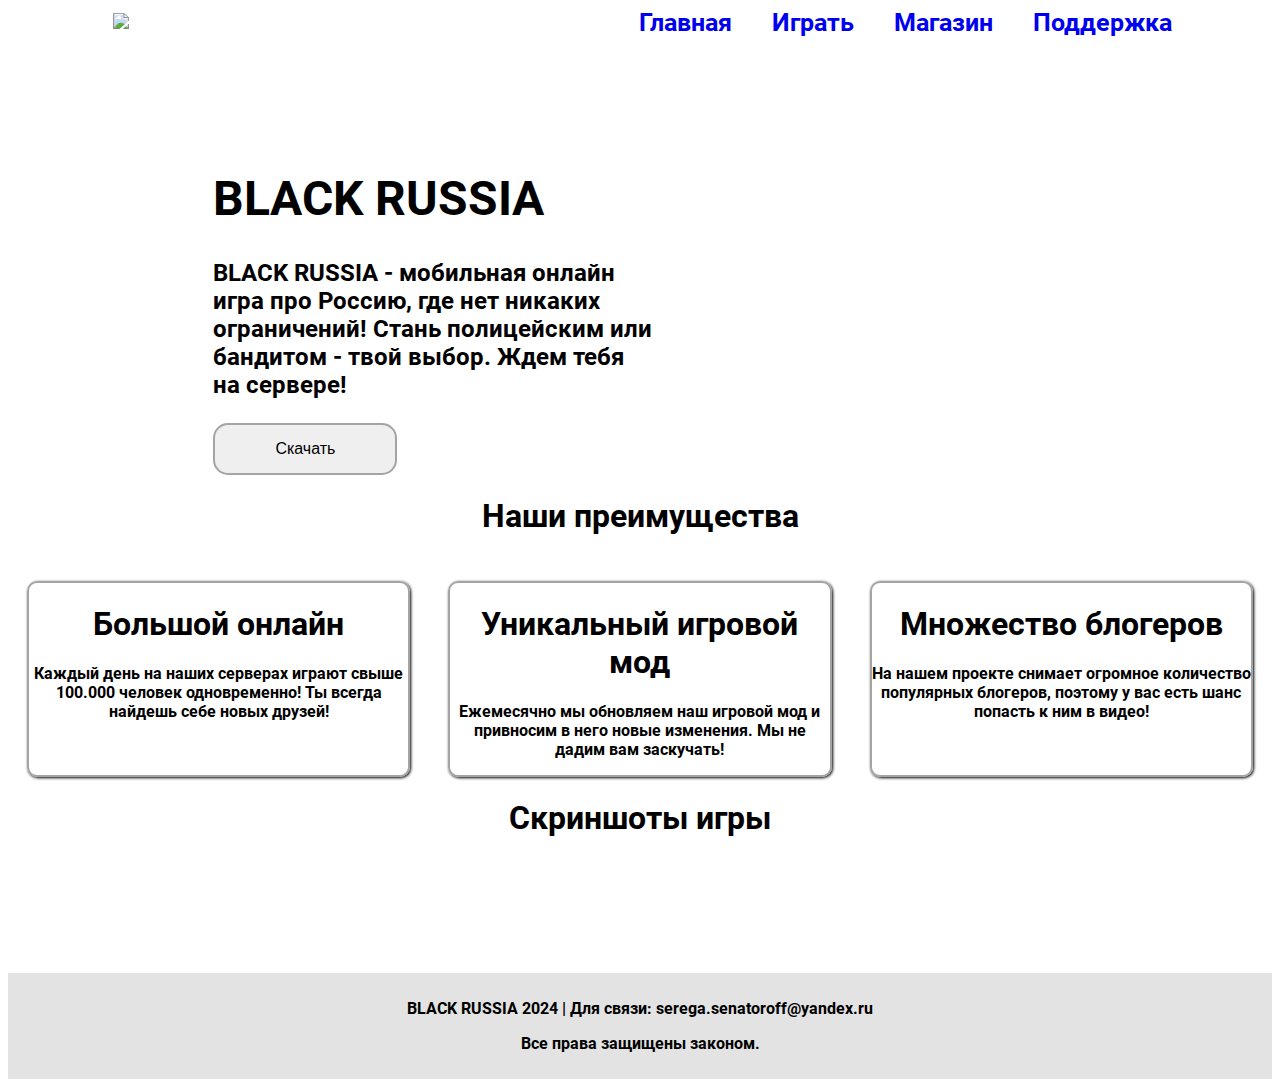
==== main.html @ 22393afe "test" ====
<!DOCTYPE html>
<html lang="en">
<head>
    <meta charset="UTF-8">
    <meta name="viewport" content="width=device-width, initial-scale=1.0">
    <title>Document</title>
    <link rel="stylesheet" href="styles2.css">
</head>
<body>
    <header>
        <div class="logo">
            <img src="https://psv4.userapi.com/c237031/u278482592/docs/d50/81c2ae39292c/brlogo.png?extra=SxdNZD380hq2OESfvg8TYpiIP0rlXkKTnXN13XxeQkqRcV_4fLzXqumf06WgymujgC2je93LWc2ciZAI05uRfD7TPinx5O0iyUfPuF1_LCyDfVS-y-W-A4TCVI74NMu0UHPWNSHFVMjKpaP263UEPFS5wA" width="100">
        </div>
        <div class="menu">
            <ul>
                <li><a href="main.html">Главная</a></li>
                <li><a href="play.html">Играть</a></li>
                <li><a href="shop.html">Магазин</a></li>
                <li><a href="tp.html">Поддержка</a></li>
            </ul>
        </div>
        </header>
       
        <div class="first">
          <div class="first-text">
            <h1>BLACK RUSSIA</h1>
            <p><strong>BLACK RUSSIA - </strong> мобильная онлайн игра про Россию, где нет никаких ограничений! Стань полицейским
            или бандитом - твой выбор. Ждем тебя на сервере!</p>
            <div class="downbut">
              <button>Скачать</button>
            </div>
          </div>
          <div class="img-niko">
            <img src="https://psv4.userapi.com/c909228/u278482592/docs/d53/9d255f19ad63/backtemp.png?extra=7L3Rt3wJ1i6Q9PrhWHxo72a5ALqdalPMKc7MvyA3z6OBu6mt90m-Jef_L7soKzP9C8JS44_0bjmjzcwg_WEH_ARXSiRRPhsKjZmIudyi0_Rq5UuDsCop3pQv-aYtqp7t63cAnnFcfRYu2kRdWPmFxoujAA" alt="">
          </div>
        </div>

        <div class="opport">
          <h1>Наши преимущества</h1>
        </div>

        <div class="block">
          <div class="text-block">
            <h1>Большой онлайн</h1>
            <p>Каждый день на наших серверах играют свыше 100.000 человек одновременно! Ты всегда найдешь себе новых друзей!</p>
          </div>
          <div class="text-block">
            <h1>Уникальный игровой мод</h1>
            <p>Ежемесячно мы обновляем наш игровой мод и привносим в него новые изменения. Мы не дадим вам заскучать!</p>
          </div>
          <div class="text-block">
            <h1>Множество блогеров</h1>
            <p>На нашем проекте снимает огромное количество популярных блогеров, поэтому у вас есть шанс попасть к ним в видео!</p>
          </div>
        </div>
        
        <div class="opport">
          <h1>Скриншоты игры</h1>
        </div>
        <div class="block-screens">
          <div class="screens">
            <img src="https://sun2-18.userapi.com/impg/tEWbuNLnqwndU2Wcq1fSLMRWwLITneAkc0HWVg/MjYYu1ApZD8.jpg?size=1920x1080&quality=95&sign=e10088fa5b3e26f449e70f5de324027b&type=album" alt="">
            <img src="https://sun6-23.userapi.com/impg/7ojV9h8Oh1iYgu51JH7Qph0FWZxg-83THdYAeA/IHryroeogl0.jpg?size=2400x1080&quality=95&sign=e504f37db60f228faccf7e21fc5fab84&type=album" alt="">
          </div>
        </div>

        <footer>
          <p>BLACK RUSSIA 2024 | Для связи: serega.senatoroff@yandex.ru</p>
          <p>Все права защищены законом.</p>
      </footer>
</body>
</html>
---- styles2.css ----
/* подключение новых шрифтов, уточнить правильно ли это, потому что хуйня полная обьективно */
@font-face {
  font-family: 'Roboto';
  src: url('fonts/Roboto-Bold.ttf') format('truetype');
}

header { /* хедер */
    display: flex;
    justify-content: space-around;
    align-items: center;
    background-color: #ffffff;
    padding: 5px;
}

footer { /* футер */
  font-family: Roboto;
  background-color: #e3e3e3;
  padding: 10px;
  text-align: center;
}

/* стиль для меню хедера*/
.menu { 
    flex-grow: 1;
}

.menu ul { 
    font-family: Roboto;
    display: flex;
    margin: 0;
    padding: 0;
    font-size: 25px;
    line-height: 18px;
    list-style: none;
}

.menu li {
    margin-right: 20px;
  }
  .menu li:last-child {
    margin-right: 0;
  }
  .menu a {
    text-decoration: none;
    padding: 8px 10px;
  }

  .menu a:visited { 
    color: inherit; /* сохраняем цвет, чтобы ссылка не была синей */
  }

.logo {
    margin-right: 500px;
    margin-left: 100px;
}

/* текст основной слева от картинки, разделен на блоки */
.first {
  display: flex;
  justify-content: space-around;
}

.first-text {
  font-family: Roboto;
  font-size: x-large;
  max-width: 35%;
  margin-top: 100px;
}

/* кнопка скачать */
.downbut button {
  display: flex;
  padding: 15px 60px;
  font-size: 16px;
  border: 2px solid #a4a4a4;
  border-radius: 15px;
}

/* hover - событие, когда наводится на кнопку */
.downbut button:hover {
  background-color: #e3e3e3;
}

/* текст Наши преимущества и другие заголовки перед блоками */
.opport {
  display: flex;
  justify-content: center;
  font-family: Roboto;
  margin-bottom: 25px;
}

/* Контейнер для контейнеров текста преимуществ */
.block {
  display: flex;
  justify-content: space-around;
  text-align: center;
}

/* скриншоты, оставил сверху вниз, во второй лабе придется поменять на карусельку, НЕ ЗАБЫТЬ! */
.block-screens {
  display: flex;
  justify-content: center;
  align-items: center;
}

.screens img {
  max-width: 50%;
  display: block;
  margin: 30px auto;
}

/* контейнер текста преимуществ */
.text-block {
  font-family: Roboto;
  max-width: 30%;
  border: 2px solid #a4a4a4;
  border-radius: 10px;
  box-shadow: 1px 1px 3px;
}



/* ТУТ ПОШЛИ КОНТЕЙНЕРЫ ДЛЯ play.html */

.main-text {
  display: flex;
  justify-content: center;
  font-family: Roboto;
}

.block-os {
  font-family: Roboto;
  max-width: 30%;
  border: 2px solid #a4a4a4;
  border-radius: 10px;
  box-shadow: 1px 1px 3px;
  list-style: none;
}
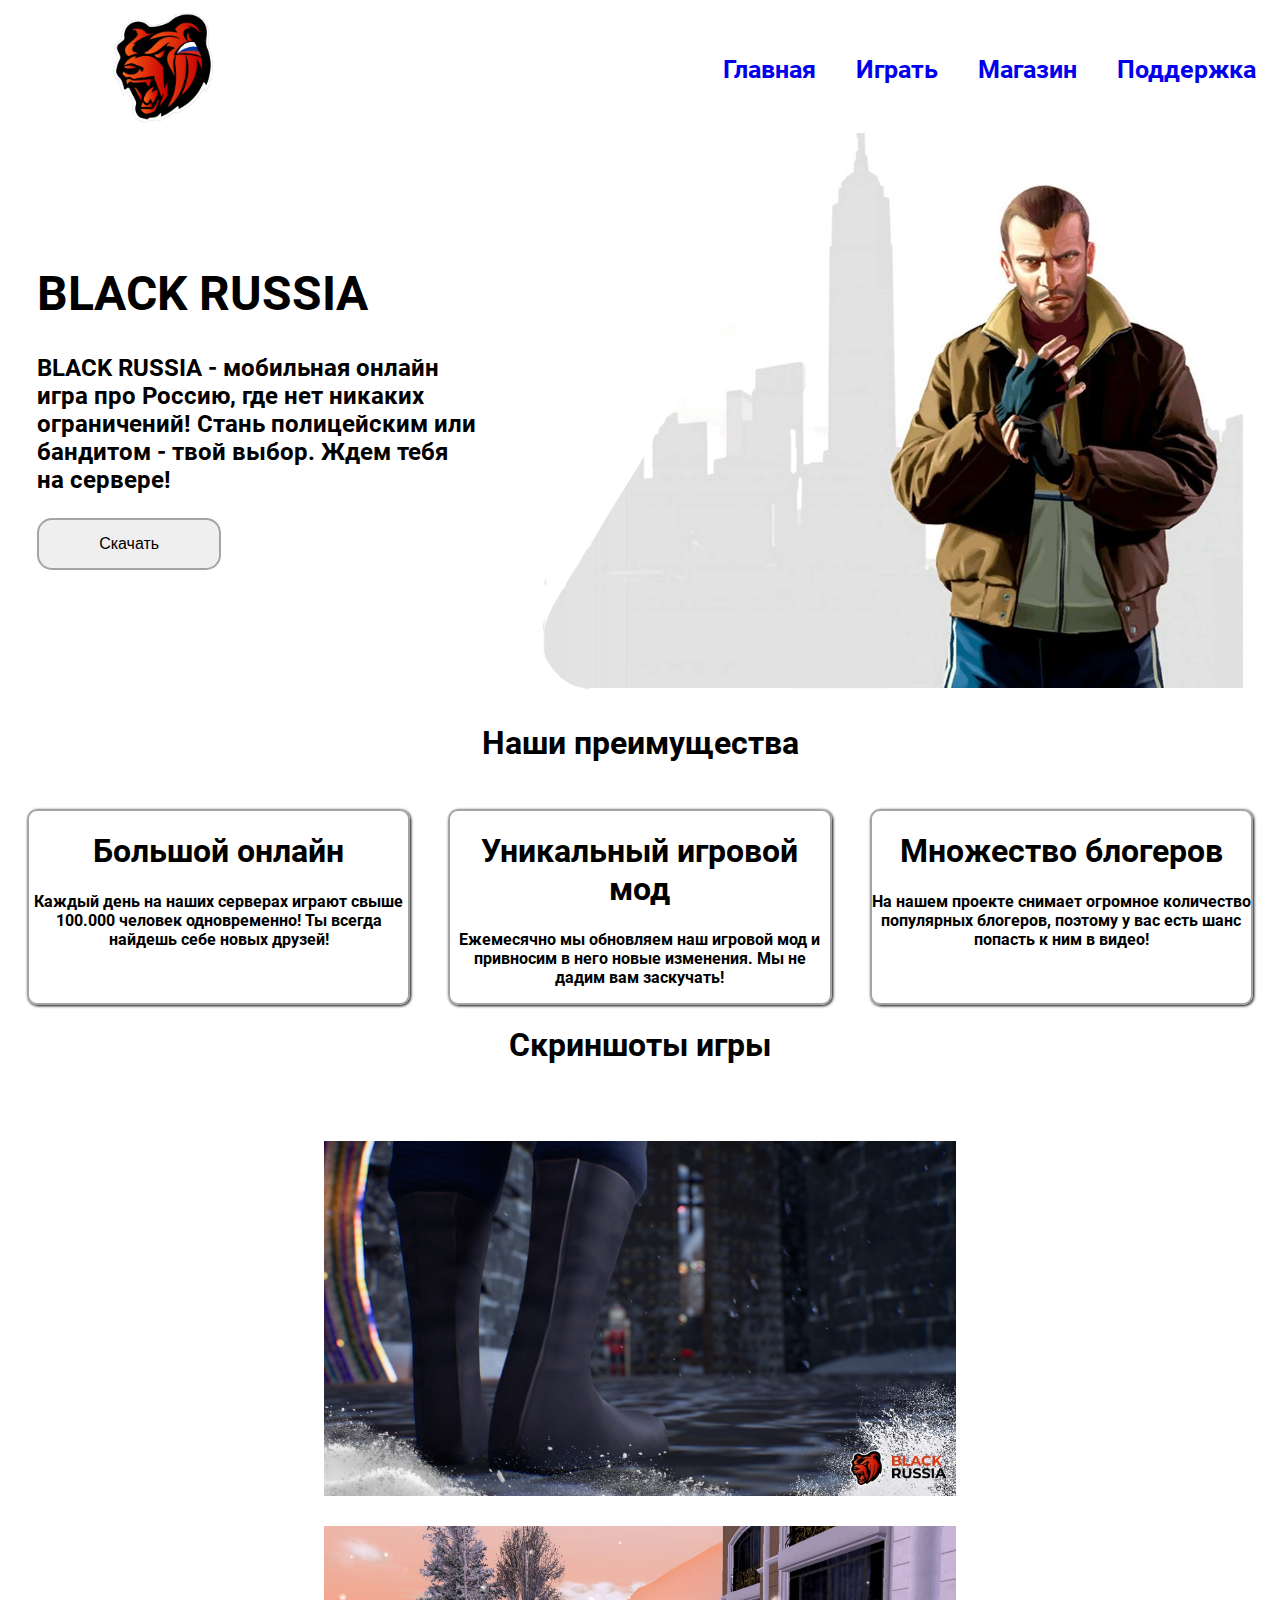
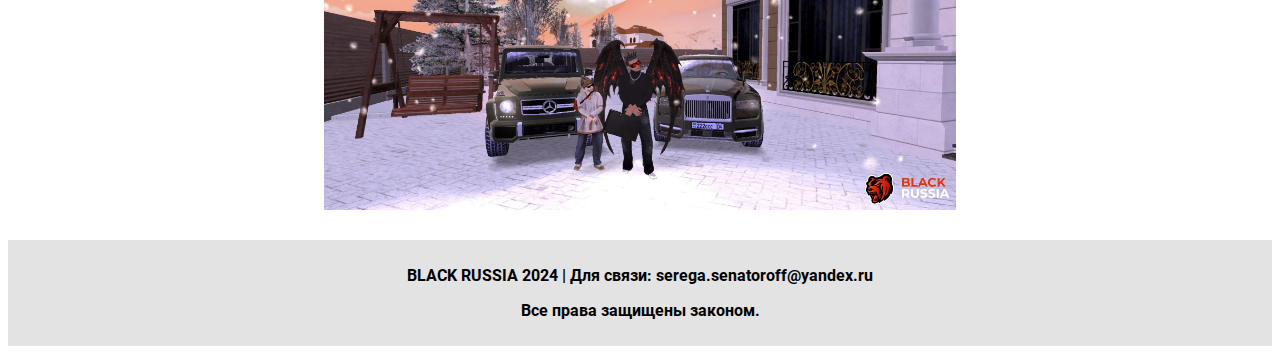
==== commit 68e7d5ad: "first commit" ====
--- a/main.html
+++ b/main.html
@@ -9,7 +9,7 @@
 <body>
     <header>
         <div class="logo">
-            <img src="https://psv4.userapi.com/c237031/u278482592/docs/d50/81c2ae39292c/brlogo.png?extra=SxdNZD380hq2OESfvg8TYpiIP0rlXkKTnXN13XxeQkqRcV_4fLzXqumf06WgymujgC2je93LWc2ciZAI05uRfD7TPinx5O0iyUfPuF1_LCyDfVS-y-W-A4TCVI74NMu0UHPWNSHFVMjKpaP263UEPFS5wA" width="100">
+            <img src="images/brlogo.png" width="100">
         </div>
         <div class="menu">
             <ul>
@@ -31,7 +31,7 @@
             </div>
           </div>
           <div class="img-niko">
-            <img src="https://psv4.userapi.com/c909228/u278482592/docs/d53/9d255f19ad63/backtemp.png?extra=7L3Rt3wJ1i6Q9PrhWHxo72a5ALqdalPMKc7MvyA3z6OBu6mt90m-Jef_L7soKzP9C8JS44_0bjmjzcwg_WEH_ARXSiRRPhsKjZmIudyi0_Rq5UuDsCop3pQv-aYtqp7t63cAnnFcfRYu2kRdWPmFxoujAA" alt="">
+            <img src="/images/backimg.png" alt="">
           </div>
         </div>
 
@@ -59,8 +59,8 @@
         </div>
         <div class="block-screens">
           <div class="screens">
-            <img src="https://sun2-18.userapi.com/impg/tEWbuNLnqwndU2Wcq1fSLMRWwLITneAkc0HWVg/MjYYu1ApZD8.jpg?size=1920x1080&quality=95&sign=e10088fa5b3e26f449e70f5de324027b&type=album" alt="">
-            <img src="https://sun6-23.userapi.com/impg/7ojV9h8Oh1iYgu51JH7Qph0FWZxg-83THdYAeA/IHryroeogl0.jpg?size=2400x1080&quality=95&sign=e504f37db60f228faccf7e21fc5fab84&type=album" alt="">
+            <img src="/images/screen1.jpeg" alt="">
+            <img src="/images/screen2.jpeg" alt="">
           </div>
         </div>
 
--- a/styles2.css
+++ b/styles2.css
@@ -128,11 +128,40 @@
   font-family: Roboto;
 }
 
-.block-os {
+.block-play {
+  display: flex;
+  justify-content: space-around;
+}
+
+.block-play-text {
   font-family: Roboto;
   max-width: 30%;
   border: 2px solid #a4a4a4;
   border-radius: 10px;
-  box-shadow: 1px 1px 3px;
+  text-align: center;
+}
+
+.block-play-text ul {
   list-style: none;
-}+  padding: 10px;
+}
+
+.block-play-text img {
+  max-width: 50%;
+  padding: 10px;
+}
+
+.downlink {
+  display: flex;
+  justify-content: space-around;
+}
+
+.downlink img {
+  max-width: 25%;
+  display: block;
+  margin: 30px auto;
+}
+
+
+/* ТУТ ПОШЛИ КОНТЕЙНЕРЫ ДЛЯ shop.html */
+
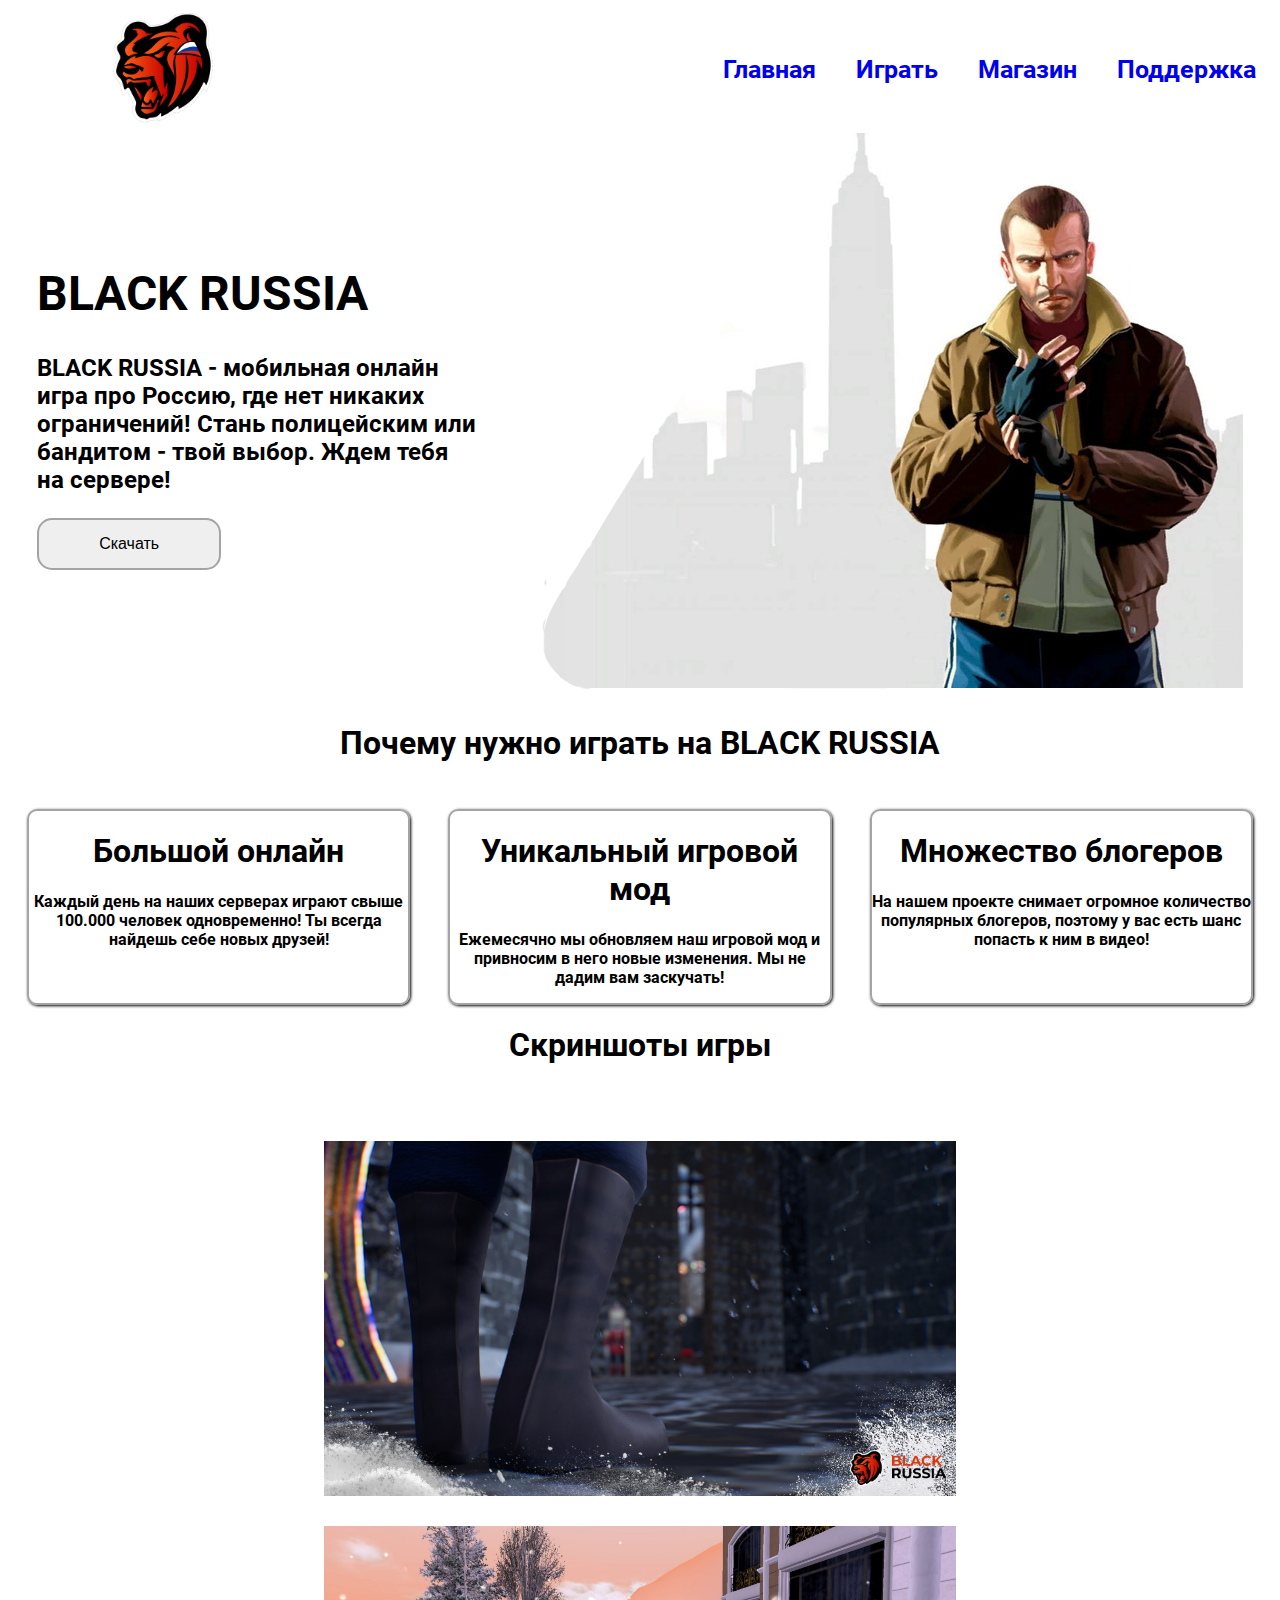
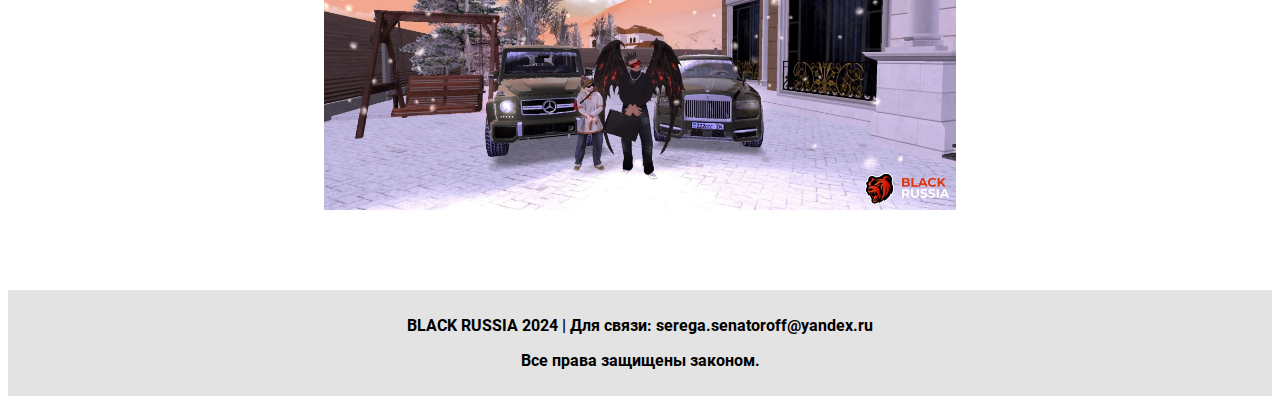
==== commit a6ff7130: "second commit" ====
--- a/main.html
+++ b/main.html
@@ -3,7 +3,7 @@
 <head>
     <meta charset="UTF-8">
     <meta name="viewport" content="width=device-width, initial-scale=1.0">
-    <title>Document</title>
+    <title>BLACK RUSSIA - Играй в Россию на телефоне</title>
     <link rel="stylesheet" href="styles2.css">
 </head>
 <body>
@@ -36,7 +36,7 @@
         </div>
 
         <div class="opport">
-          <h1>Наши преимущества</h1>
+          <h1>Почему нужно играть на BLACK RUSSIA</h1>
         </div>
 
         <div class="block">
--- a/styles2.css
+++ b/styles2.css
@@ -17,6 +17,7 @@
   background-color: #e3e3e3;
   padding: 10px;
   text-align: center;
+  margin-top: 50px;
 }
 
 /* стиль для меню хедера*/
@@ -165,3 +166,89 @@
 
 /* ТУТ ПОШЛИ КОНТЕЙНЕРЫ ДЛЯ shop.html */
 
+.shop-blocks {
+  display: grid;
+  grid-template-columns: repeat(auto-fill, 225px);
+  width: 100%;
+  max-width: 1080px;
+  justify-content: center;
+  justify-items: center;
+  column-gap: 30px;
+  row-gap: 40px;
+  margin: 0 auto;
+}
+
+.shop-block {
+  top: 10px;
+  background-color: aliceblue;
+  width: 225px;
+  min-height: 350px;
+  box-shadow: 1px 2px 4px rgba(0, 0, 0, 0.1);
+  display: flex;
+  flex-direction: column;
+  border-radius: 4px;
+  transition: 0.2s;
+  position: relative;
+  border-style: dashed;
+}
+
+.shop-image {
+  position: relative;
+  left: 0;
+  top: 0;
+}
+
+.shop-image img {
+  width: 100%;
+  height: 210px;
+  object-fit: contain; /*Встраиваем картинку в контейнер*/
+  transition: 0.2s;
+}
+
+.shop-image img:hover {
+  transform: scale(1.2);
+}
+
+.shop-block-bottom {
+  display: flex;
+  flex-direction: column;
+  flex: 1 0 auto; /*Занимаем всю оставшуюся высоту*/
+  padding: 10px;
+}
+
+.shop-block-title {
+  display: block;
+  margin-bottom: 10px;
+  font-weight: 400;
+  font-size: 17px;
+  font-style: italic;
+  font-family: 'Trebuchet MS', 'Lucida Sans Unicode', 'Lucida Grande', 'Lucida Sans', Arial, sans-serif;
+  line-height: 150%;
+  color: #414141;
+}
+
+.shop-block-title:hover {
+  color: #ff6633;
+}
+
+.buy
+{
+    display: block;
+    width: 100%;
+    font-weight: 400;
+    font-size: 17px;
+    color: #70c05b;
+    padding: 10px;
+    text-align: center;
+    border: 1px solid #70c05b;
+    border-radius: 4px;
+    cursor: pointer;
+    margin-top: auto;
+    margin-bottom: 2px;
+    transition: 0.2s;
+}
+
+.buy:hover
+{
+    transform: scale(1.05);
+}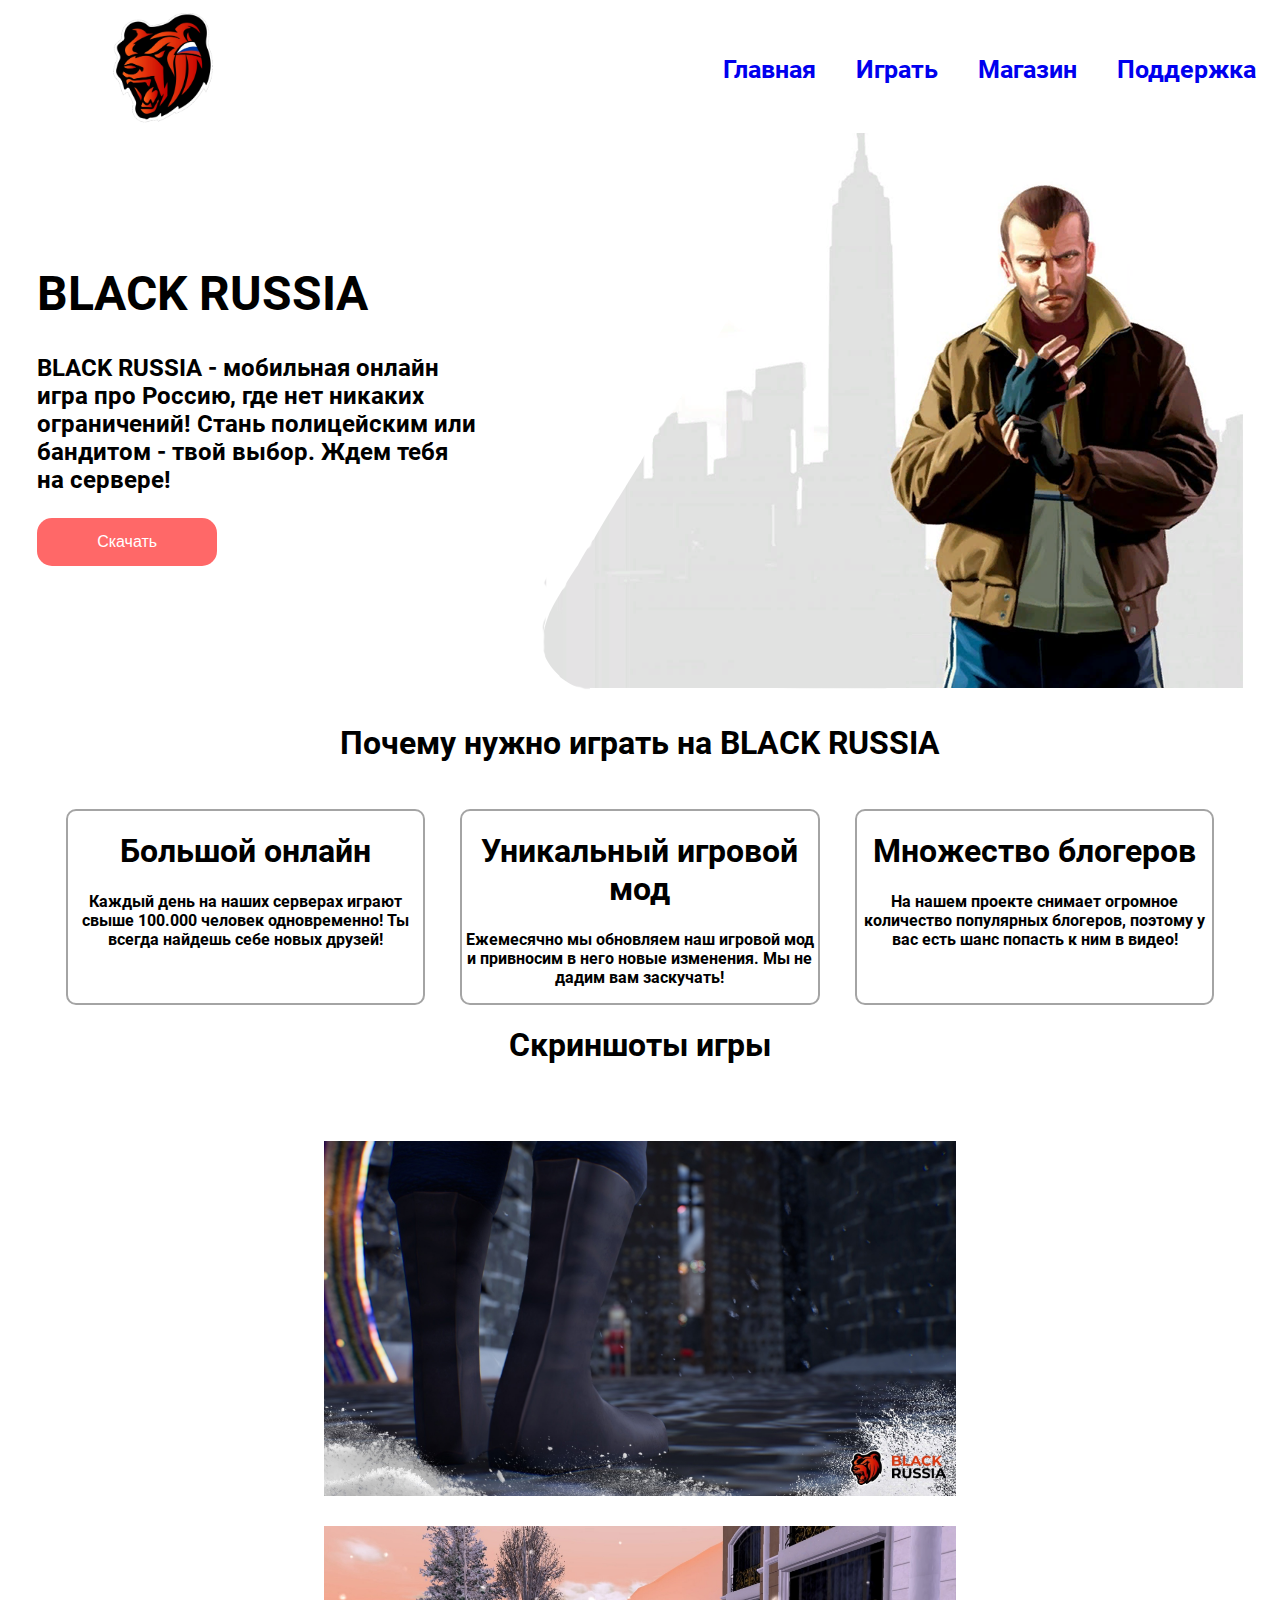
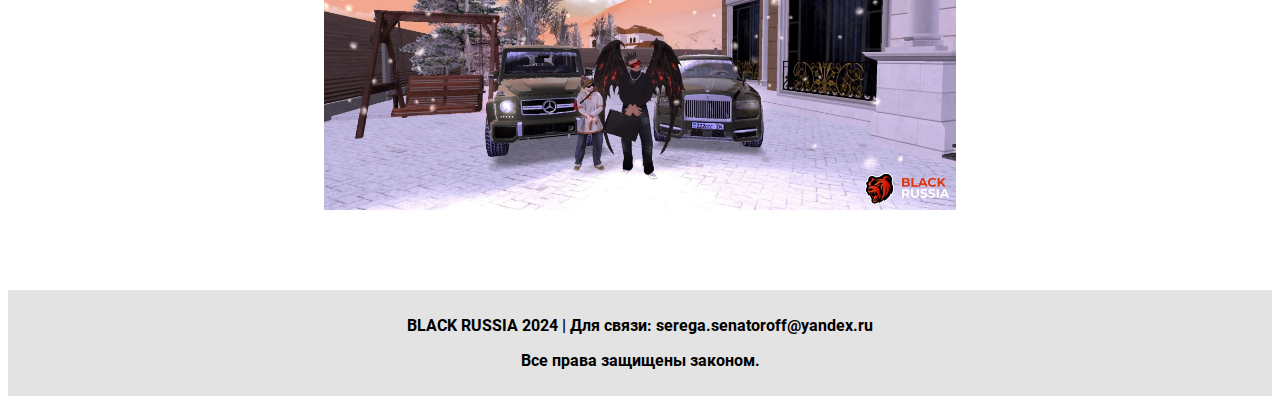
==== commit 69838b8b: "mbfinal" ====
--- a/main.html
+++ b/main.html
@@ -31,7 +31,7 @@
             </div>
           </div>
           <div class="img-niko">
-            <img src="/images/backimg.png" alt="">
+            <img src="images/backimg.png" alt="">
           </div>
         </div>
 
@@ -57,10 +57,11 @@
         <div class="opport">
           <h1>Скриншоты игры</h1>
         </div>
+        
         <div class="block-screens">
           <div class="screens">
-            <img src="/images/screen1.jpeg" alt="">
-            <img src="/images/screen2.jpeg" alt="">
+            <img src="images/screen1.jpeg" alt="">
+            <img src="images/screen2.jpeg" alt="">
           </div>
         </div>
 
--- a/styles2.css
+++ b/styles2.css
@@ -1,4 +1,4 @@
-/* подключение новых шрифтов, уточнить правильно ли это, потому что хуйня полная обьективно */
+/* подключение новых шрифтов, уточнить правильно ли это, потому что  полная обьективно */
 @font-face {
   font-family: 'Roboto';
   src: url('fonts/Roboto-Bold.ttf') format('truetype');
@@ -55,6 +55,10 @@
     margin-left: 100px;
 }
 
+.menu a:hover {
+  color: rgb(255, 104, 104);
+}
+
 /* текст основной слева от картинки, разделен на блоки */
 .first {
   display: flex;
@@ -73,13 +77,14 @@
   display: flex;
   padding: 15px 60px;
   font-size: 16px;
-  border: 2px solid #a4a4a4;
+  background-color: rgb(255, 104, 104);
+  color: rgb(255, 255, 255);
   border-radius: 15px;
 }
 
 /* hover - событие, когда наводится на кнопку */
 .downbut button:hover {
-  background-color: #e3e3e3;
+  background-color: #ff9898;
 }
 
 /* текст Наши преимущества и другие заголовки перед блоками */
@@ -95,6 +100,8 @@
   display: flex;
   justify-content: space-around;
   text-align: center;
+  margin-left: 40px;
+  margin-right: 40px;
 }
 
 /* скриншоты, оставил сверху вниз, во второй лабе придется поменять на карусельку, НЕ ЗАБЫТЬ! */
@@ -116,7 +123,6 @@
   max-width: 30%;
   border: 2px solid #a4a4a4;
   border-radius: 10px;
-  box-shadow: 1px 1px 3px;
 }
 
 
@@ -189,7 +195,7 @@
   border-radius: 4px;
   transition: 0.2s;
   position: relative;
-  border-style: dashed;
+  border-style: solid;
 }
 
 .shop-image {
@@ -201,7 +207,7 @@
 .shop-image img {
   width: 100%;
   height: 210px;
-  object-fit: contain; /*Встраиваем картинку в контейнер*/
+  object-fit: contain;
   transition: 0.2s;
 }
 
@@ -212,7 +218,7 @@
 .shop-block-bottom {
   display: flex;
   flex-direction: column;
-  flex: 1 0 auto; /*Занимаем всю оставшуюся высоту*/
+  flex: 1 0 auto;
   padding: 10px;
 }
 
@@ -221,10 +227,10 @@
   margin-bottom: 10px;
   font-weight: 400;
   font-size: 17px;
-  font-style: italic;
-  font-family: 'Trebuchet MS', 'Lucida Sans Unicode', 'Lucida Grande', 'Lucida Sans', Arial, sans-serif;
+  font-family: Roboto;
   line-height: 150%;
   color: #414141;
+  text-decoration: none;
 }
 
 .shop-block-title:hover {
@@ -237,10 +243,11 @@
     width: 100%;
     font-weight: 400;
     font-size: 17px;
-    color: #70c05b;
+    background-color: #ff6d6d;
+    color: #000000;
     padding: 10px;
     text-align: center;
-    border: 1px solid #70c05b;
+    border: 1px solid #000000;
     border-radius: 4px;
     cursor: pointer;
     margin-top: auto;
@@ -251,4 +258,49 @@
 .buy:hover
 {
     transform: scale(1.05);
-}+}
+
+.shop-block-price
+{
+  font-family: Roboto;
+}
+
+/* ТУТ ПОШЛИ КОНТЕЙНЕРЫ ДЛЯ tp.html */
+
+.container {
+  max-width: 600px;
+  margin: 50px auto;
+  background-color: #fff;
+  padding: 20px;
+  border-radius: 8px;
+  box-shadow: 0 0 10px rgba(0, 0, 0, 0.1);
+}
+
+label {
+  display: block;
+  margin-bottom: 8px;
+  font-weight: bold;
+}
+
+select, textarea, input {
+  width: 100%;
+  padding: 10px;
+  margin-bottom: 16px;
+  border: 1px solid #ccc;
+  border-radius: 4px;
+  box-sizing: border-box;
+}
+
+button {
+  background-color: #ff6d6d;
+  color: #fff;
+  padding: 12px 20px;
+  border: none;
+  border-radius: 4px;
+  cursor: pointer;
+  font-size: 16px;
+}
+
+button:hover {
+  background-color: #ff8484;
+}
